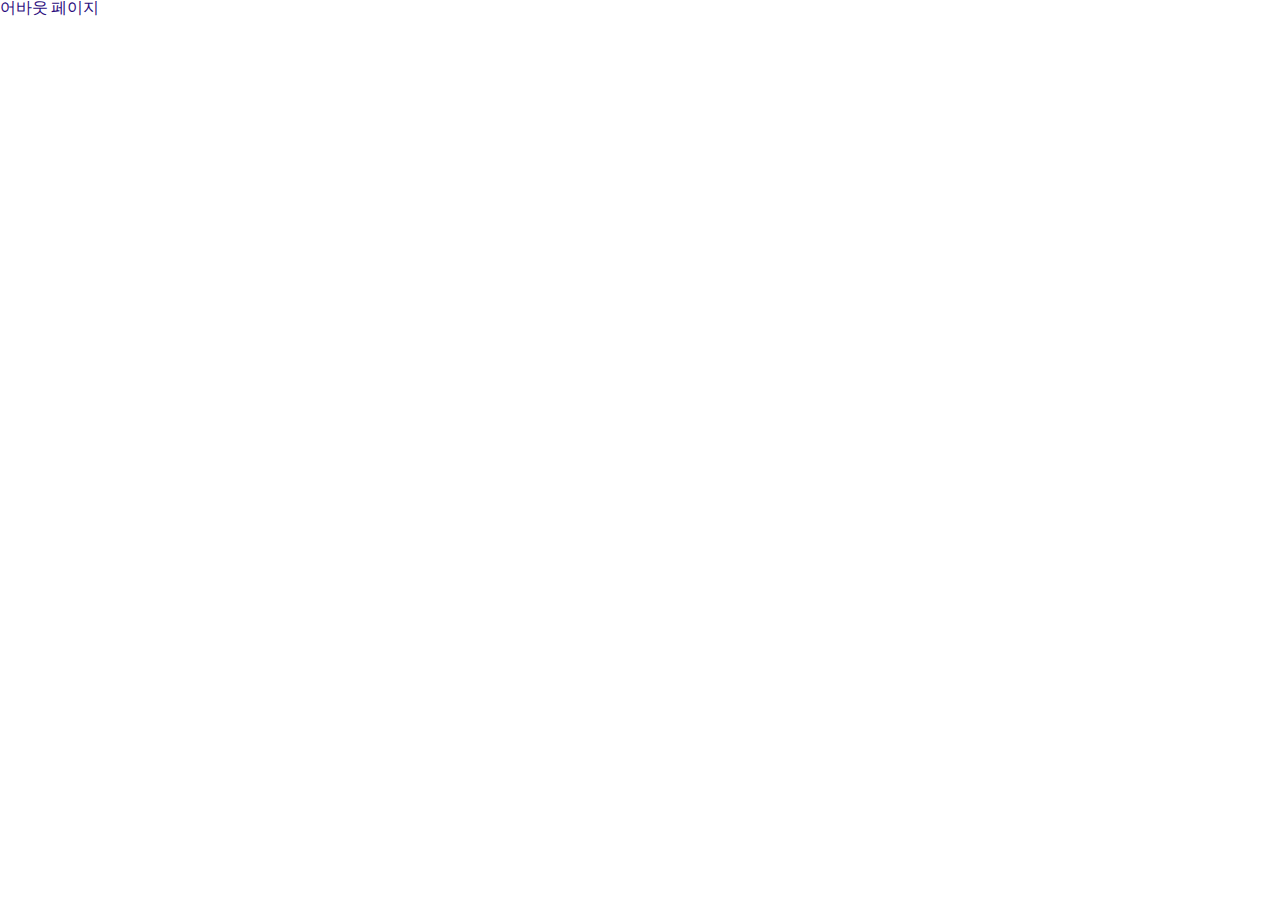
==== pages/about.html @ a5a1a14c "main" ====
<!DOCTYPE html>
<html lang="en">
<head>
  <meta charset="UTF-8">
  <meta name="viewport" content="width=device-width, initial-scale=1.0">
  <title>Document</title>
  <link rel="stylesheet" href="../css/reset.css">
  <link rel="stylesheet" href="../css/common.css">
  <link rel="stylesheet" href="../css/main.css">
</head>
<body>
  어바웃 페이지
</body>
</html>
---- css/common.css ----
@font-face {
  font-family: "magnet";
  src: url("../fonts/magnat/NeueMagnatTest-Light.otf");
  font-weight: 100;
}
@font-face {
  font-family: "magnet";
  src: url("../fonts/magnat/NeueMagnatTest-Regular.otf");
  font-weight: 400;
}
@font-face {
  font-family: "magnet";
  src: url("../fonts/magnat/NeueMagnatTest-Medium.otf");
  font-weight: 500;
}
@font-face {
  font-family: "magnet";
  src: url("../fonts/magnat/NeueMagnatTest-SemiBold.otf");
  font-weight: 600;
}
@font-face {
  font-family: "magnet";
  src: url("../fonts/magnat/NeueMagnatTest-Bold.otf");
  font-weight: 700;
}
@font-face {
  font-family: "magnet";
  src: url("../fonts/magnat/NeueMagnatTest-ExtraBold.otf");
  font-weight: 900;
}
body {
  font-family: "magnet", sans-serif;
  font-weight: 400;
  color: #2b0c7d;
}/*# sourceMappingURL=common.css.map */
---- css/main.css ----
@charset "UTF-8";
header {
  width: 80px;
  height: 100vh;
  padding: 16px;
  border-right: 1px solid #2b0c7d;
  position: fixed;
  top: 0;
  left: 0;
  display: flex;
  flex-direction: column;
  justify-content: space-between;
  align-items: center;
}
header .header__logo {
  display: block;
  width: 100%;
  height: 100px;
  position: relative;
}
header .header__logo img {
  width: 42px;
  position: absolute;
  top: 50%;
  left: 50%;
  transform: translate(-50%, -50%);
  transition: transform 5s ease;
}
header .header__motto--wave {
  font-family: "Shadows Into Light", cursive;
  font-size: 16px;
  font-weight: bold;
  position: relative;
  display: inline-block;
  writing-mode: vertical-lr;
  transform: rotate(180deg);
}
header .header__motto--wave .letter {
  display: inline-block;
  transition: transform 0.3s ease-in-out;
}
header .header__motto--wave:hover .letter {
  animation: wave 10s infinite;
}
@keyframes wave {
  0% {
    transform: translateX(0);
  }
  10% {
    transform: translateX(-3px);
  }
  20% {
    transform: translateX(0);
  }
  30% {
    transform: translateX(3px);
  }
  40% {
    transform: translateX(0);
  }
  50% {
    transform: translateX(-2px);
  }
  60% {
    transform: translateX(0);
  }
  70% {
    transform: translateX(2px);
  }
  80% {
    transform: translateX(0);
  }
  90% {
    transform: translateX(-1px);
  }
  100% {
    transform: translateX(0);
  }
}
header .header__image--shake {
  cursor: pointer;
  transition: transform 0.5s ease;
}

main {
  padding: 300px;
  height: 2000px;
}

.fullscreen-overlay {
  position: fixed;
  top: 0;
  left: 0;
  width: 100%;
  height: 100%;
  background-color: rgb(43, 12, 125); /* 반투명한 배경색 */
  z-index: 9999; /* 다른 요소보다 위에 표시 */
  display: none;
  animation: shake 2s infinite alternate; /* shake 애니메이션 적용 */
}

/* @keyframes 애니메이션 정의 */
@keyframes shake {
  from {
    transform: translateX(80px); /* 왼쪽으로 흔들림 */
  }
  to {
    transform: translateX(1950px); /* 오른쪽으로 흔들림 */
  }
}
body {
  margin: 0;
  padding: 0;
  overflow: hidden; /* 스크롤 막기 */
}/*# sourceMappingURL=main.css.map */
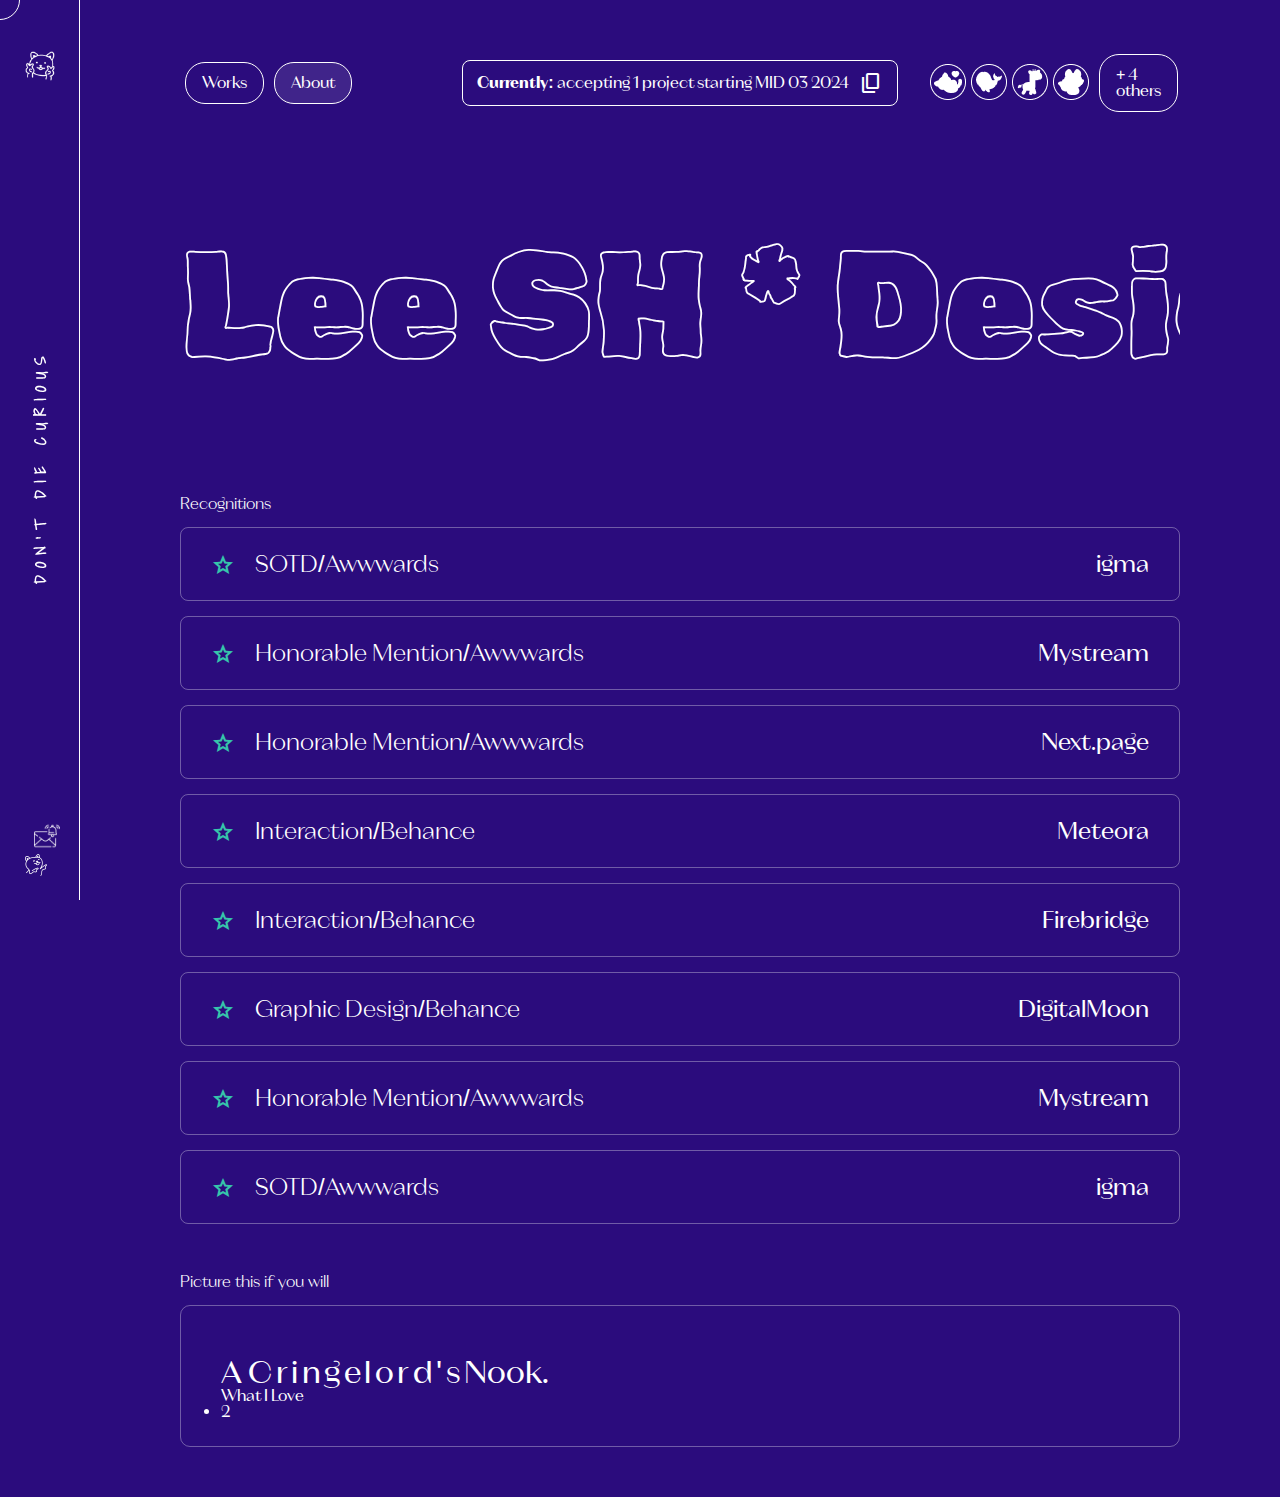
==== commit 05a74330: "main 페이지 완료, about 시작" ====
--- a/pages/about.html
+++ b/pages/about.html
@@ -4,11 +4,379 @@
   <meta charset="UTF-8">
   <meta name="viewport" content="width=device-width, initial-scale=1.0">
   <title>Document</title>
+  <!-- google fonts -->
+  <link rel="preconnect" href="https://fonts.googleapis.com">
+  <link rel="preconnect" href="https://fonts.gstatic.com" crossorigin>
+  <link href="https://fonts.googleapis.com/css2?family=Rubik+Scribble&family=Shadows+Into+Light&display=swap" rel="stylesheet">
+  <!-- google icons -->
+  <link rel="stylesheet" href="https://fonts.googleapis.com/css2?family=Material+Symbols+Outlined:opsz,wght,FILL,GRAD@24,400,0,0" />
+  
   <link rel="stylesheet" href="../css/reset.css">
   <link rel="stylesheet" href="../css/common.css">
   <link rel="stylesheet" href="../css/main.css">
+  <link rel="stylesheet" href="../css/index.css">
+
+  <script src="https://cdnjs.cloudflare.com/ajax/libs/gsap/3.12.5/gsap.min.js"></script>
 </head>
-<body>
-  어바웃 페이지
+<body class="about">
+  <header class="header">
+    <a class="header__logo cursor-scale small" href="javascript:void(0)">
+      <img src="../images/logo-white.png" alt="로고">
+    </a>
+    <p class="header__motto--wave cursor-scale">
+      <span class="letter">D</span>
+      <span class="letter">O</span>
+      <span class="letter">N</span>
+      <span class="letter">'</span>
+      <span class="letter">T</span>
+      <span class="letter"> </span>
+      <span class="letter"> </span>
+      <span class="letter">D</span>
+      <span class="letter">I</span>
+      <span class="letter">E</span>
+      <span class="letter"> </span>
+      <span class="letter"> </span> 
+      <span class="letter">C</span>
+      <span class="letter">U</span>
+      <span class="letter">R</span>
+      <span class="letter">I</span>
+      <span class="letter">O</span>
+      <span class="letter">U</span>
+      <span class="letter">S</span>
+    </p>
+    <div class="header__mail modal__wrap">
+      <img src="../images/mail-white.png" class="header__mail--shake cursor-scale small" alt="메일">
+      <div class="header__modal modal">Email copied!</div>
+    </div>
+  </header>
+  <main>
+    <header>
+      <ul>
+        <li class="box cursor-scale small"><a href="/pages/index.html">Works</a></li>
+        <li class="box box--on cursor-scale small"><a href="/pages/about.html">About</a></li>
+      </ul>
+
+      <div class="header--status modal__wrap">
+        <div class="cursor-scale small">
+          <span><span class="header--status__bold">Currently: </span> accepting 1 project starting MID 03 2024</span>
+          
+          <span class="material-symbols-outlined">
+            content_copy
+          </span>
+        </div>
+        <div class="header__modal modal">Email copied!</div>
+      </div>
+
+      <div class="header__watch cursor-scale">
+        <ul class="header__icon">
+          <li><img src="../images/visitior0-white.png" alt=""></li>
+          <li><img src="../images/visitior1-white.png" alt=""></li>
+          <li><img src="../images/visitior2-white.png" alt=""></li>
+          <li><img src="../images/visitior3-white.png" alt=""></li>
+        </ul>
+        <div class="header__watch--number box">
+          + 4 others
+        </div>
+      </div>
+    </header>
+
+    <section>
+      <div class="text__container cursor-scale">
+        <h3>Lee SH * Designer * Developer *</h3>
+      </div>
+      <article>
+        <div class="article__title--wrap">
+          <h4>Recognitions </h4>
+        </div>
+        <ul class="article__contents--flex">
+          <li class="cursor-scale small">
+            <div class="article__contents__left">
+              <span class="material-symbols-outlined">
+                star 
+              </span>
+              <h4>SOTD/Awwwards</h4>
+            </div>
+            <div class="article__contents__right">
+              <p>igma</p>
+            </div>
+          </li>
+
+          <li class="cursor-scale small">
+            <div class="article__contents__left">
+              <span class="material-symbols-outlined">
+                star 
+              </span>
+              <h4>Honorable Mention/Awwwards</h4>
+            </div>
+            <div class="article__contents__right">
+              <p>Mystream</p>
+            </div>
+          </li>
+
+          <li class="cursor-scale small">
+            <div class="article__contents__left">
+              <span class="material-symbols-outlined">
+                star 
+              </span>
+              <h4>Honorable Mention/Awwwards</h4>
+            </div>
+            <div class="article__contents__right">
+              <p>Next.page</p>
+            </div>
+          </li>
+
+          <li class="cursor-scale small">
+            <div class="article__contents__left">
+              <span class="material-symbols-outlined">
+                star 
+              </span>
+              <h4>Interaction/Behance</h4>
+            </div>
+            <div class="article__contents__right">
+              <p>Meteora</p>
+            </div>
+          </li>
+
+          <li class="cursor-scale small">
+            <div class="article__contents__left">
+              <span class="material-symbols-outlined">
+                star 
+              </span>
+              <h4>Interaction/Behance</h4>
+            </div>
+            <div class="article__contents__right">
+              <p>Firebridge</p>
+            </div>
+          </li>
+
+          <li class="cursor-scale small">
+            <div class="article__contents__left">
+              <span class="material-symbols-outlined">
+                star 
+              </span>
+              <h4>Graphic Design/Behance</h4>
+            </div>
+            <div class="article__contents__right">
+              <p>DigitalMoon</p>
+            </div>
+          </li>
+
+          <li class="cursor-scale small">
+            <div class="article__contents__left">
+              <span class="material-symbols-outlined">
+                star 
+              </span>
+              <h4>Honorable Mention/Awwwards</h4>
+            </div>
+            <div class="article__contents__right">
+              <p>Mystream</p>
+            </div>
+          </li>
+
+          <li class="cursor-scale small">
+            <div class="article__contents__left">
+              <span class="material-symbols-outlined">
+                star 
+              </span>
+              <h4>SOTD/Awwwards</h4>
+            </div>
+            <div class="article__contents__right">
+              <p>igma</p>
+            </div>
+          </li>
+        </ul>
+      </article>
+
+      <article>
+        <div class="article__title--wrap">
+          <h4>Picture this if you will</h4>
+        </div>
+        <div class="article__contents">
+          <h4>
+            A
+              <span class="animated-letter-0">C</span>
+              <span class="animated-letter-1">r</span>
+              <span class="animated-letter-2">i</span>
+              <span class="animated-letter-3">n</span>
+              <span class="animated-letter-4">g</span>
+              <span class="animated-letter-5">e</span>
+              <span class="animated-letter-6">l</span>
+              <span class="animated-letter-7">o</span>
+              <span class="animated-letter-8">r</span>
+              <span class="animated-letter-9">d</span>
+              <span class="animated-letter-10">'</span>
+              <span class="animated-letter-11">s</span>
+              Nook.
+          </h4>
+          <div class="contents__list--love">
+            <h5>What I Love</h5>
+          </div>
+          <div class="contents__list--hate">
+            <li>2</li>
+          </div>
+          <img class="contents__sticker"/>
+        </div>
+        
+      </article>
+    </section>
+  </main>
+  <div class="cursor"></div>
+  <script>
+  //글자에 wave 애니메이션
+  document.addEventListener("DOMContentLoaded", function() {
+    const waveText = document.querySelector(".header__motto--wave");
+    const letters = waveText.querySelectorAll(".letter");
+
+    // 각 글자마다 랜덤한 애니메이션 지연과 속도
+    letters.forEach(function(letter) {
+      letter.style.animationDelay = Math.random() * 0.5 + "s";
+      letter.style.animationDuration = Math.random() * 1 + 1 + "s";
+    });
+  });
+
+  // 메일 이미지 요소흔들기
+  const mailImg = document.querySelector('.header__mail--shake');
+
+  mailImg.addEventListener('click', function() {
+    this.style.transform = 'rotate(-15deg)';
+    setTimeout(() => {
+      this.style.transform = 'rotate(0deg)'; 
+    }, 500); 
+  });
+
+  //로고 따라 다니기
+  const headerLogo = document.querySelector('.header__logo');
+  const logoImage = headerLogo.querySelector('img');
+  const originalSrc = logoImage.src;
+  const newSrc = '../images/logo-white_on.png';
+
+  headerLogo.addEventListener('mouseenter', () => {
+    logoImage.src = newSrc;
+  });
+
+  headerLogo.addEventListener('mouseleave', () => {
+    logoImage.src = originalSrc;
+  });
+
+  headerLogo.addEventListener('mousemove', (event) => {
+    updateImagePosition(event);
+  });
+
+  function updateImagePosition(event) {
+    const boundingRect = headerLogo.getBoundingClientRect();
+    const offsetX = event.clientX - boundingRect.left;
+    const offsetY = event.clientY - boundingRect.top;
+    //범위 안에 있다면 움직이고 아니면 reset
+    if (offsetX >= 0 && offsetX <= boundingRect.width && offsetY >= 0 && offsetY <= boundingRect.height) {
+      imageX = offsetX;
+      imageY = offsetY;
+      moveImage();
+    } else {
+      resetImage();
+    }
+  }
+
+  function moveImage() {
+    logoImage.style.left = imageX + 'px';
+    logoImage.style.top = imageY + -5 + 'px';
+  }
+
+  function resetImage() {
+    logoImage.src = originalSrc;
+    logoImage.style.transition = 'left 1s, top 1s'; // transition 추가
+    logoImage.style.left = '50%';
+    logoImage.style.top = '50%';
+    // transition이 적용된 후에 transition 속성을 초기화하여 다음에 마우스가 다시 a 태그 영역 안에 들어왔을 때 다시 적용되지 않도록 합니다.
+    setTimeout(() => {
+      logoImage.style.transition = 'none';
+    }, 1000); // transition 시간(1초)이 지난 후에 transition을 초기화합니다.
+  }
+
+
+  //모달 나오는 함수 
+  document.querySelectorAll('.modal__wrap').forEach( wrap => {
+    wrap.addEventListener('click', () => {
+      const modalContent = wrap.querySelector('.modal');
+      modalContent.style.display = 'block';
+      setTimeout(() => {
+        modalContent.style.display = 'none';
+      }, 1000); 
+    })
+  })
+
+
+
+  //스크롤 할 때 요소 skew
+  let isScrolling = false;
+  let lastScrollTop = 0;
+
+  window.addEventListener('scroll', function() {
+    let selectedWorks = document.querySelector('article');
+    let scrollPosition = window.scrollY;
+    
+    if (scrollPosition > lastScrollTop && !isScrolling) {
+      // 스크롤이 아래로 내려갈 때
+      selectedWorks.classList.add('scrolled');
+      selectedWorks.classList.remove('scrolled-reverse');
+      isScrolling = true;
+      setTimeout(function() {
+        isScrolling = false;
+        selectedWorks.classList.remove('scrolled');
+      }, 200);
+    } else if (scrollPosition < lastScrollTop && !isScrolling) {
+      // 스크롤이 위로 올라갈 때
+      selectedWorks.classList.add('scrolled-reverse');
+      selectedWorks.classList.remove('scrolled');
+      isScrolling = true;
+      setTimeout(function() {
+        isScrolling = false;
+        selectedWorks.classList.remove('scrolled-reverse');
+      }, 200);
+    }
+    
+    lastScrollTop = scrollPosition <= 0 ? 0 : scrollPosition; // 스크롤 위치 업데이트
+  });
+
+
+//마우스 스크롤 gsap
+let cursor = document.querySelector('.cursor');
+let cursorScale = document.querySelectorAll('.cursor-scale'); 
+let mouseX = 0;
+let mouseY = 0;
+
+gsap.to({}, 0.016, {
+  repeat: -1,
+  onRepeat: function(){
+    gsap.set(cursor, {
+      css: {
+        left: mouseX,
+        top: mouseY,
+      }
+    })
+  }
+});
+
+window.addEventListener('mousemove', (e)=> {
+  mouseX = e.clientX;
+  mouseY = e.clientY;
+})
+
+cursorScale.forEach(link => {
+  link.addEventListener('mousemove', ()=> {
+    cursor.classList.add('grow'); 
+    if (link.classList.contains('small')){
+      cursor.classList.remove('grow');
+      cursor.classList.add('grow-small');
+    }
+  });
+  
+  link.addEventListener('mouseleave', ()=> {
+    cursor.classList.remove('grow');
+    cursor.classList.remove('grow-small');
+  });
+})
+
+
+  </script>
 </body>
 </html>--- a/css/common.css
+++ b/css/common.css
@@ -1,3 +1,24 @@
+@charset "UTF-8";
+.modal__wrap .modal {
+  display: none;
+  padding: 10px 14px;
+  border-radius: 8px;
+  background: #ede9ff;
+  border: 1px solid #2b0c7d;
+  position: absolute;
+  z-index: 1;
+}
+
+.box {
+  margin: 0 5px;
+  padding: 12px 16px;
+  border: 1px solid #2b0c7d;
+  border-radius: 20px;
+}
+.box.box--on {
+  background-color: rgba(43, 12, 125, 0.1);
+}
+
 @font-face {
   font-family: "magnet";
   src: url("../fonts/magnat/NeueMagnatTest-Light.otf");
@@ -32,4 +53,74 @@
   font-family: "magnet", sans-serif;
   font-weight: 400;
   color: #2b0c7d;
+  cursor: none;
+}
+
+.cursor {
+  position: fixed;
+  width: 40px;
+  height: 40px;
+  margin-left: -20px;
+  margin-top: -20px;
+  border-radius: 50%;
+  border: 1px solid #2b0c7d;
+  transition: transform 0.3s ease;
+  transform-origin: center center;
+  pointer-events: none;
+  z-index: 1000;
+}
+
+.grow, .grow-small {
+  transform: scale(4);
+  background: rgba(43, 12, 125, 0.2);
+  mix-blend-mode: difference;
+  border: none;
+}
+
+.grow-small {
+  transform: scale(2);
+}
+
+::-webkit-scrollbar {
+  width: 10px;
+  /* 스크롤바 트랙 스타일 */
+  /* 스크롤바 썸(글씨) 스타일 */
+}
+::-webkit-scrollbar-track {
+  background-color: #ffffff;
+}
+::-webkit-scrollbar-thumb {
+  background-color: #2b0c7d;
+}
+
+a:hover, a:active {
+  text-decoration: none;
+  color: #2b0c7d;
+}
+
+.about {
+  background-color: #2b0c7d;
+  color: #fff;
+}
+.about .cursor {
+  border: 1px solid #fff;
+}
+.about .grow, .about .grow-small {
+  background: rgba(255, 255, 255, 0.2);
+}
+.about .box {
+  border: 1px solid #fff;
+}
+.about .box.box--on {
+  background-color: rgba(255, 255, 255, 0.1);
+}
+.about a {
+  color: #fff;
+}
+.about a:hover, .about a:active {
+  color: #fff;
+}
+.about .modal__wrap .modal {
+  background: none;
+  border: 1px solid #fff;
 }/*# sourceMappingURL=common.css.map */--- a/css/main.css
+++ b/css/main.css
@@ -1,5 +1,4 @@
-@charset "UTF-8";
-header {
+header.header {
   width: 80px;
   height: 100vh;
   padding: 16px;
@@ -12,13 +11,14 @@
   justify-content: space-between;
   align-items: center;
 }
-header .header__logo {
+header.header .header__logo {
+  cursor: none;
   display: block;
   width: 100%;
   height: 100px;
   position: relative;
 }
-header .header__logo img {
+header.header .header__logo img {
   width: 42px;
   position: absolute;
   top: 50%;
@@ -26,7 +26,7 @@
   transform: translate(-50%, -50%);
   transition: transform 5s ease;
 }
-header .header__motto--wave {
+header.header .header__motto--wave {
   font-family: "Shadows Into Light", cursive;
   font-size: 16px;
   font-weight: bold;
@@ -35,11 +35,11 @@
   writing-mode: vertical-lr;
   transform: rotate(180deg);
 }
-header .header__motto--wave .letter {
+header.header .header__motto--wave .letter {
   display: inline-block;
   transition: transform 0.3s ease-in-out;
 }
-header .header__motto--wave:hover .letter {
+header.header .header__motto--wave:hover .letter {
   animation: wave 10s infinite;
 }
 @keyframes wave {
@@ -77,39 +77,326 @@
     transform: translateX(0);
   }
 }
-header .header__image--shake {
-  cursor: pointer;
+header.header .header__mail {
+  position: relative;
+}
+header.header .header__mail .header__mail--shake {
   transition: transform 0.5s ease;
+}
+header.header .header__mail .header__modal {
+  bottom: 30px;
+  right: -170px;
 }
 
 main {
-  padding: 300px;
-  height: 2000px;
+  padding-left: 80px;
+}
+main header {
+  padding: 50px 100px 0;
+  display: flex;
+  align-items: center;
+}
+main header ul {
+  display: flex;
+  flex: 0 0 25%;
+}
+main header .header--status {
+  display: flex;
+  justify-content: center;
+  flex: 0 0 50%;
+  padding: 10px 14px;
+  position: relative;
+}
+main header .header--status > :first-child {
+  display: flex;
+  align-items: center;
+  padding: 10px 14px;
+  border-radius: 8px;
+  background: #ede9ff;
+  border: 1px solid #2b0c7d;
+}
+main header .header--status > :first-child .header--status__bold {
+  font-weight: bold;
+}
+main header .header--status > :first-child .material-symbols-outlined {
+  display: block;
+  margin-left: 10px;
+}
+main header .header--status .header__modal {
+  bottom: -40px;
+}
+main header .header__watch {
+  display: flex;
+  flex: 0 0 25%;
+  justify-content: flex-end;
+  align-items: center;
+}
+main header .header__watch > ul > li {
+  margin-right: 5px;
+}
+main section {
+  padding: 100px 100px 0;
+}
+main section .text__container {
+  font-family: "Rubik Scribble", system-ui;
+  margin-bottom: 100px;
+  line-height: 1.2;
+  overflow: hidden;
+  white-space: nowrap;
+}
+main section .text__container:hover h3 {
+  transform: translateX(-820px);
+}
+main section .text__container h3 {
+  font-size: 150px;
+  transition: transform 1.5s ease;
+}
+main section article {
+  transform-origin: left top;
+  transition: transform 0.5s ease;
+  margin-bottom: 50px;
+  width: 100%;
+}
+main section article.scrolled {
+  transform: skewY(1deg);
+}
+main section article.scrolled-reverse {
+  transform: skewY(-1deg);
+}
+main section article .article__title--wrap {
+  display: flex;
+  align-items: center;
+  font-weight: 100;
+}
+main section article .article__title--wrap .article--view {
+  display: block;
+  padding: 12px;
+  width: 50px;
+  height: 50px;
+}
+main section article .article__title--wrap img {
+  margin-left: auto;
+}
+main section article .article__contents--grid {
+  display: none;
+  grid-template-columns: repeat(auto-fill, minmax(300px, 1fr));
+  grid-gap: 50px;
+}
+main section article .article__contents--grid > li {
+  width: 100%;
+  height: 260px;
+  background-color: #f2f2f2;
+  border-radius: 10px;
+  position: relative;
+  background-size: cover;
+  background-repeat: no-repeat;
+}
+main section article .article__contents--grid > li:nth-child(1) {
+  background-image: url("../images/works/work1.png");
+}
+main section article .article__contents--grid > li:nth-child(2) {
+  background-image: url("../images/works/work2.png");
+}
+main section article .article__contents--grid > li:nth-child(3) {
+  background-image: url("../images/works/work3.png");
+}
+main section article .article__contents--grid > li:nth-child(4) {
+  background-image: url("../images/works/work4.png");
+}
+main section article .article__contents--grid > li:nth-child(5) {
+  background-image: url("../images/works/work5.png");
+}
+main section article .article__contents--grid > li:nth-child(6) {
+  background-image: url("../images/works/work6.png");
+}
+main section article .article__contents--grid > li:nth-child(7) {
+  background-image: url("../images/works/work7.png");
+}
+main section article .article__contents--grid > li:nth-child(8) {
+  background-image: url("../images/works/work8.png");
+}
+main section article .article__contents--grid > li:nth-child(9) {
+  background-image: url("../images/works/work9.png");
+}
+main section article .article__contents--grid > li:nth-child(10) {
+  background-image: url("../images/works/work10.png");
+}
+main section article .article__contents--grid > li:nth-child(11) {
+  background-image: url("../images/works/work11.png");
+}
+main section article .article__contents--grid > li:nth-child(12) {
+  background-image: url("../images/works/work12.png");
+}
+main section article .article__contents--grid > li:nth-child(13) {
+  background-image: url("../images/works/work13.png");
+}
+main section article .article__contents--grid > li:nth-child(14) {
+  background-image: url("../images/works/work14.png");
+}
+main section article .article__contents--grid > li:nth-child(15) {
+  background-image: url("../images/works/work15.png");
+}
+main section article .article__contents--grid > li .contents__cover {
+  transition: opacity 0.5s ease;
+  opacity: 0;
+  width: 100%;
+  height: 30%;
+  background: linear-gradient(to bottom, rgba(0, 0, 0, 0), rgba(0, 0, 0, 0.75));
+  position: absolute;
+  bottom: 0;
+  left: 0;
+  border-radius: 0 0 10px 10px;
+}
+main section article .article__contents--grid > li .contents__cover .inner {
+  width: 100%;
+  padding: 0 20px 20px;
+  position: absolute;
+  bottom: 0;
+  left: 0;
+  display: flex;
+  justify-content: space-between;
+  align-items: center;
+  font-size: 1.2rem;
+  color: #fff;
+}
+main section article .article__contents--grid > li .contents__cover .inner h4 {
+  width: 145px;
+  white-space: nowrap;
+  overflow: hidden;
+  text-overflow: ellipsis;
+}
+main section article .article__contents--grid > li .contents__cover .inner .cover__right {
+  display: flex;
+  font-weight: normal;
+  color: #2b0c7d;
+}
+main section article .article__contents--grid > li .contents__cover .inner .cover__right .cover__right__circle {
+  width: 40px;
+  height: 40px;
+  margin-left: 15px;
+  background-color: #fff;
+  border-radius: 50%;
+  display: flex;
+  justify-content: center;
+  align-items: center;
+}
+main section article .article__contents--flex > li {
+  width: 100%;
+  height: 74px;
+  padding: 0 30px;
+  margin-top: 15px;
+  border: 1px solid #2b0c7d;
+  border-radius: 8px;
+  display: flex;
+  justify-content: space-between;
+  align-items: center;
+  position: relative;
+  transition: background-color 0.5s;
+}
+main section article .article__contents--flex > li:nth-child(5n+1):hover {
+  background-color: rgb(248, 234, 255);
+}
+main section article .article__contents--flex > li:nth-child(5n+2):hover {
+  background-color: rgb(240, 250, 255);
+}
+main section article .article__contents--flex > li:nth-child(5n+3):hover {
+  background-color: rgb(255, 244, 240);
+}
+main section article .article__contents--flex > li:nth-child(5n+4):hover {
+  background-color: rgb(252, 251, 228);
+}
+main section article .article__contents--flex > li:nth-child(5n+5):hover {
+  background-color: rgb(255, 241, 241);
+}
+main section article .article__contents--flex > li > div {
+  display: flex;
+  align-items: center;
+}
+main section article .article__contents--flex > li:hover .article__contents__left h4 {
+  font-size: 2rem;
+  transform-origin: left;
+  transform: skewY(-1.2deg);
+}
+main section article .article__contents--flex > li .article__contents__left p {
+  font-size: 0.8rem;
+  font-weight: 100;
+}
+main section article .article__contents--flex > li .article__contents__left h4 {
+  margin-left: 20px;
+  font-size: 1.5rem;
+  font-weight: 100;
+  transition: 0.5s;
+}
+main section article .article__contents--flex > li .article__contents__right .box {
+  margin: 0 0 0 5px;
+  padding: 5px 10px;
+}
+main section article .article__contents--flex > li .img--hover {
+  position: absolute;
+  display: none;
 }
 
-.fullscreen-overlay {
+footer {
+  padding: 100px 100px 50px 180px;
+  display: flex;
+  align-items: center;
+}
+footer .footer__license {
+  flex: 0 0 25%;
+  font-size: 0.8rem;
+}
+footer .footer__link {
+  display: flex;
+  justify-content: center;
+  gap: 50px;
+  flex: 0 0 50%;
+}
+footer .footer__link > li {
+  padding: 10px;
+  width: 12px;
+  height: 12px;
+  border-radius: 50%;
+  background-color: #2b0c7d;
+  transition: transform 0.3s ease;
+}
+footer .footer__link > li:hover {
+  transform: scale(2);
+}
+footer .footer__link > li:nth-child(1) {
+  background-color: #2160FF;
+}
+footer .footer__link > li:nth-child(2) {
+  background-color: #DC5083;
+}
+footer .footer__link > li:nth-child(3) {
+  background-color: #F8C18F;
+}
+footer .footer__location {
+  display: flex;
+  align-items: center;
+  justify-content: flex-end;
+  gap: 10px;
+  flex: 0 0 25%;
+  font-size: 0.8rem;
+}
+
+.fullscreen--overlay {
   position: fixed;
   top: 0;
   left: 0;
   width: 100%;
   height: 100%;
-  background-color: rgb(43, 12, 125); /* 반투명한 배경색 */
-  z-index: 9999; /* 다른 요소보다 위에 표시 */
+  background-color: rgba(255, 255, 255, 0.8);
+  z-index: 1;
   display: none;
-  animation: shake 2s infinite alternate; /* shake 애니메이션 적용 */
+  animation: shake 2s infinite alternate;
 }
 
-/* @keyframes 애니메이션 정의 */
 @keyframes shake {
   from {
-    transform: translateX(80px); /* 왼쪽으로 흔들림 */
+    transform: translateX(80px);
   }
   to {
-    transform: translateX(1950px); /* 오른쪽으로 흔들림 */
-  }
-}
-body {
-  margin: 0;
-  padding: 0;
-  overflow: hidden; /* 스크롤 막기 */
+    transform: translateX(1950px);
+  }
 }/*# sourceMappingURL=main.css.map */--- a/css/index.css
+++ b/css/index.css
@@ -0,0 +1,126 @@
+.about header.header {
+  border-right: 1px solid #fff;
+}
+.about main header .header--status > :first-child {
+  background: none;
+  border: 1px solid #fff;
+}
+.about section article .article__contents--flex > li {
+  border: 1px solid rgba(255, 255, 255, 0.3294117647);
+}
+.about section article .article__contents--flex > li:nth-child(5n+1):hover {
+  background: none;
+}
+.about section article .article__contents--flex > li:nth-child(5n+2):hover {
+  background: none;
+}
+.about section article .article__contents--flex > li:nth-child(5n+3):hover {
+  background: none;
+}
+.about section article .article__contents--flex > li:nth-child(5n+4):hover {
+  background: none;
+}
+.about section article .article__contents--flex > li:nth-child(5n+5):hover {
+  background: none;
+}
+.about section article .article__contents--flex > li:hover .article__contents__left h4 {
+  font-size: 1.5rem;
+  transform: skewY(0deg);
+}
+.about section article .article__contents--flex > li .article__contents__left span {
+  color: #36C5AB;
+}
+.about section article .article__contents--flex > li .article__contents__right {
+  font-size: 1.5rem;
+}
+.about section article .article__contents {
+  margin: 15px 0 50px;
+  padding: 50px 40px 10px;
+  width: 100%;
+  border: 1px solid rgba(255, 255, 255, 0.3294117647);
+  border-radius: 10px;
+}
+.about section article .article__contents h4 {
+  font-weight: 400;
+  font-size: 2rem;
+}
+.about section article .article__contents h4 span {
+  letter-spacing: -3.5px;
+}
+.about section article .article__contents h4 .animated-letter-0 {
+  animation: changeColor 2s infinite alternate 0s;
+}
+.about section article .article__contents h4 .animated-letter-1 {
+  animation: changeColor 2s infinite alternate 0.1s;
+}
+.about section article .article__contents h4 .animated-letter-2 {
+  animation: changeColor 2s infinite alternate 0.2s;
+}
+.about section article .article__contents h4 .animated-letter-3 {
+  animation: changeColor 2s infinite alternate 0.3s;
+}
+.about section article .article__contents h4 .animated-letter-4 {
+  animation: changeColor 2s infinite alternate 0.4s;
+}
+.about section article .article__contents h4 .animated-letter-5 {
+  animation: changeColor 2s infinite alternate 0.5s;
+}
+.about section article .article__contents h4 .animated-letter-6 {
+  animation: changeColor 2s infinite alternate 0.6s;
+}
+.about section article .article__contents h4 .animated-letter-7 {
+  animation: changeColor 2s infinite alternate 0.7s;
+}
+.about section article .article__contents h4 .animated-letter-8 {
+  animation: changeColor 2s infinite alternate 0.8s;
+}
+.about section article .article__contents h4 .animated-letter-9 {
+  animation: changeColor 2s infinite alternate 0.9s;
+}
+.about section article .article__contents h4 .animated-letter-10 {
+  animation: changeColor 2s infinite alternate 1s;
+}
+.about section article .article__contents h4 .animated-letter-11 {
+  animation: changeColor 2s infinite alternate 1.1s;
+}
+@keyframes changeColor {
+  0% {
+    color: #f28afd;
+  }
+  9% {
+    color: #37d3ae;
+  }
+  18% {
+    color: #e9c848;
+  }
+  27% {
+    color: #9af4f6;
+  }
+  36% {
+    color: #f28afd;
+  }
+  45% {
+    color: #37d3ae;
+  }
+  54% {
+    color: #e9c848;
+  }
+  63% {
+    color: #9af4f6;
+  }
+  72% {
+    color: #f28afd;
+  }
+  81% {
+    color: #37d3ae;
+  }
+  90% {
+    color: #e9c848;
+  }
+  100% {
+    color: #9af4f6;
+  }
+}
+.about section article .article__contents > ul {
+  margin: 20px 0;
+}/*# sourceMappingURL=index.css.map */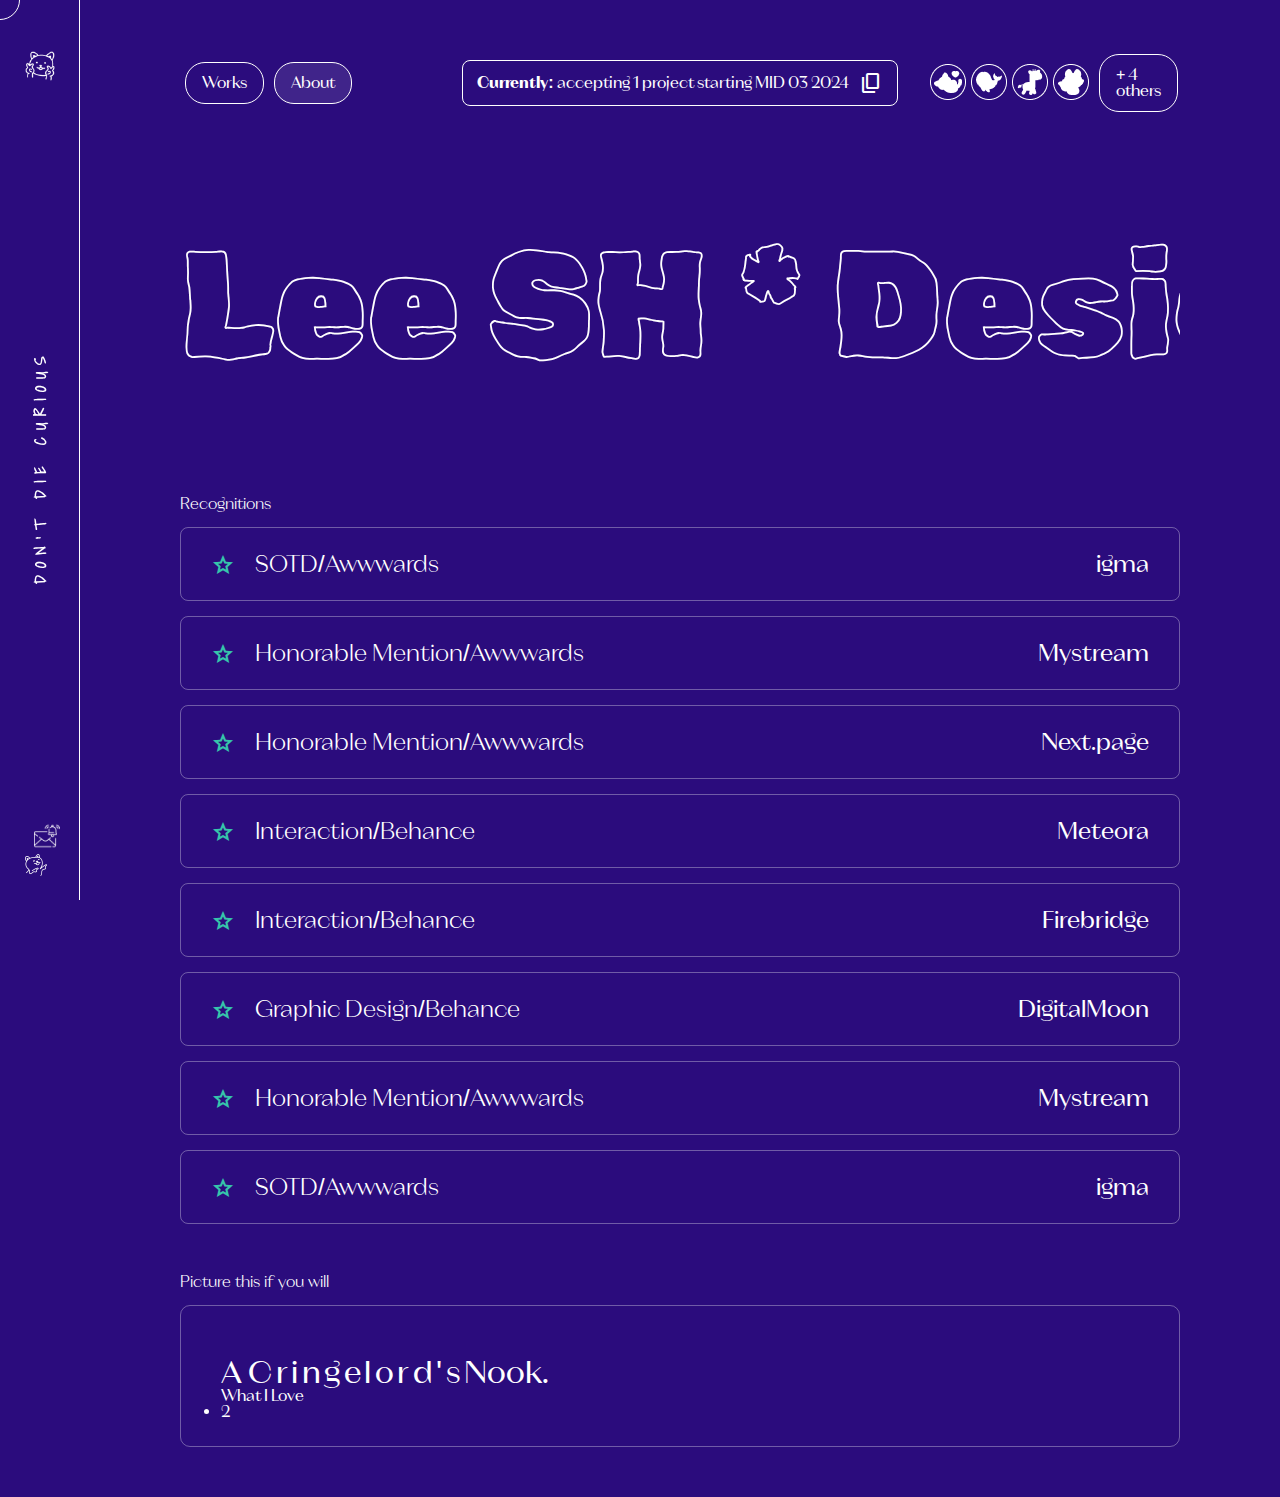
==== commit ae2ae9a0: "ㅁbout" ====
--- a/pages/about.html
+++ b/pages/about.html
@@ -208,8 +208,9 @@
               <span class="animated-letter-11">s</span>
               Nook.
           </h4>
-          <div class="contents__list--love">
+          <div class="contents__list">
             <h5>What I Love</h5>
+            <ul class="contents__list--love"></ul>
           </div>
           <div class="contents__list--hate">
             <li>2</li>
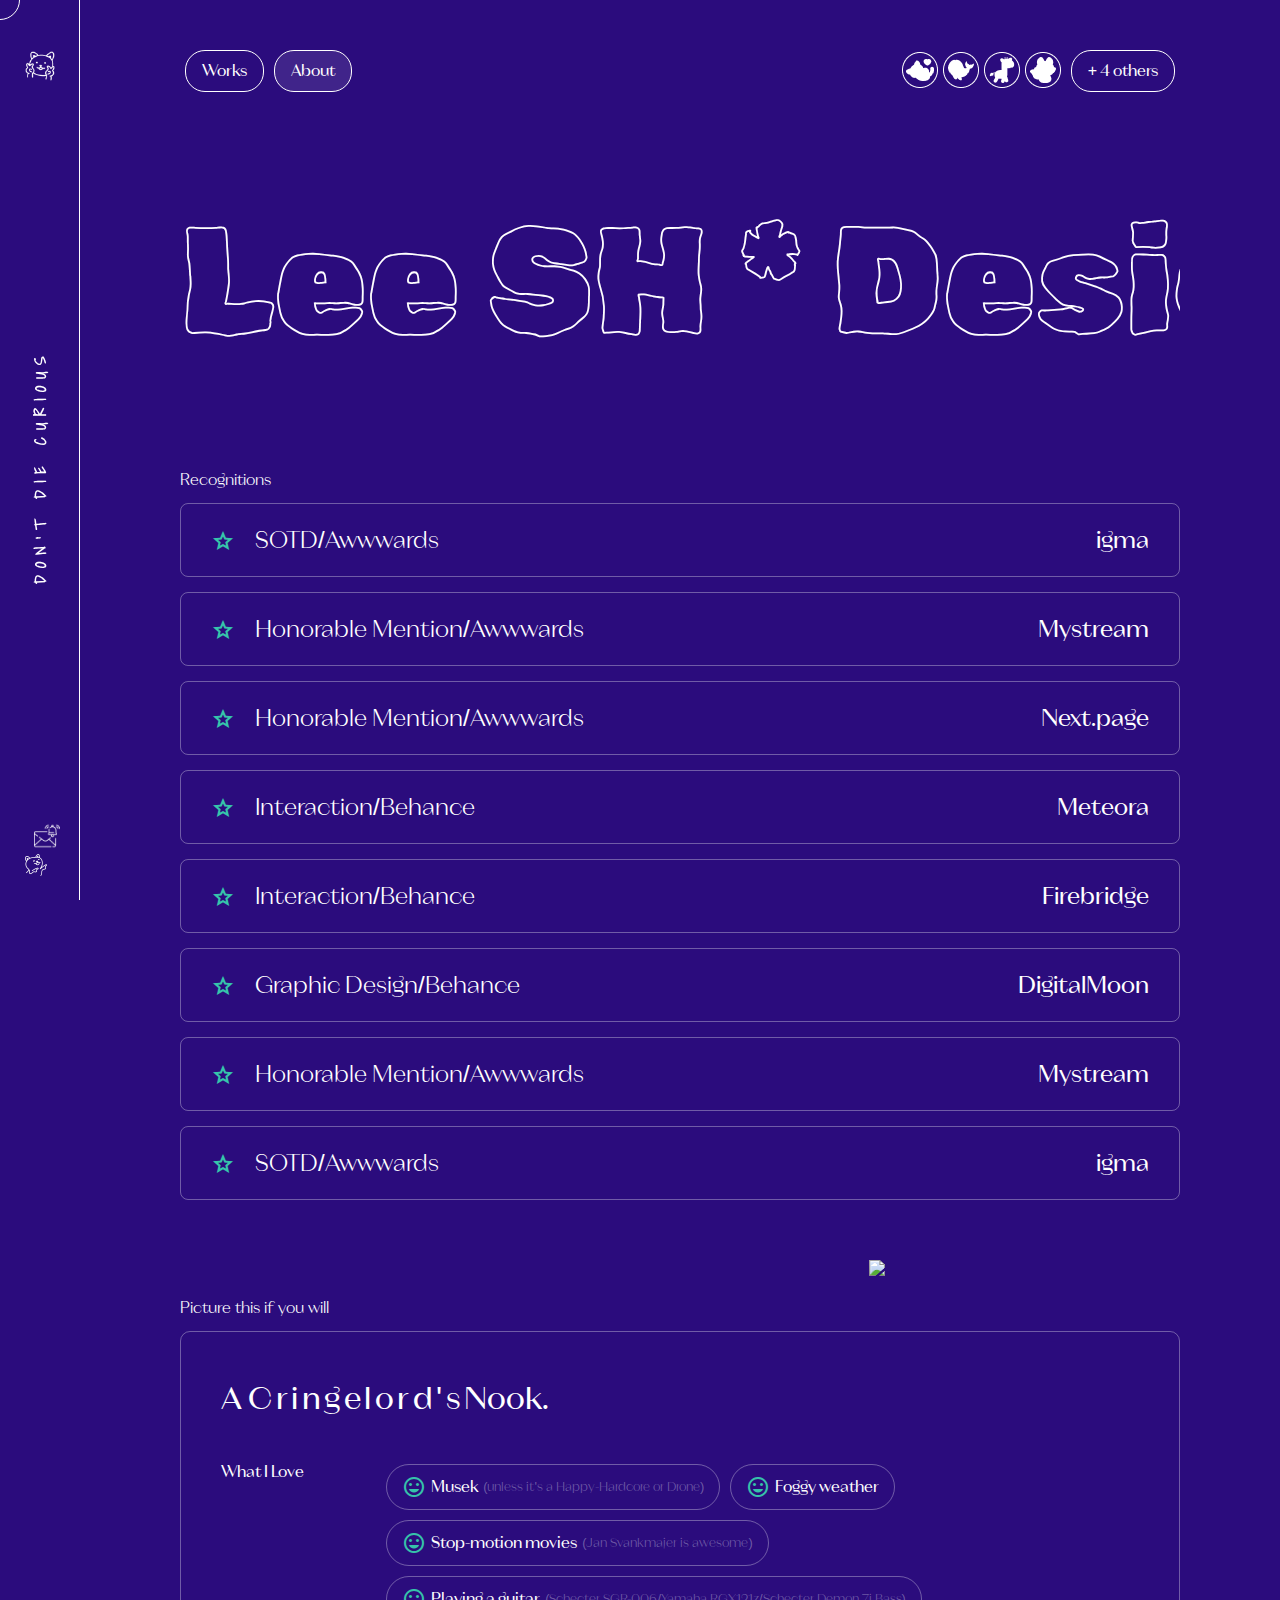
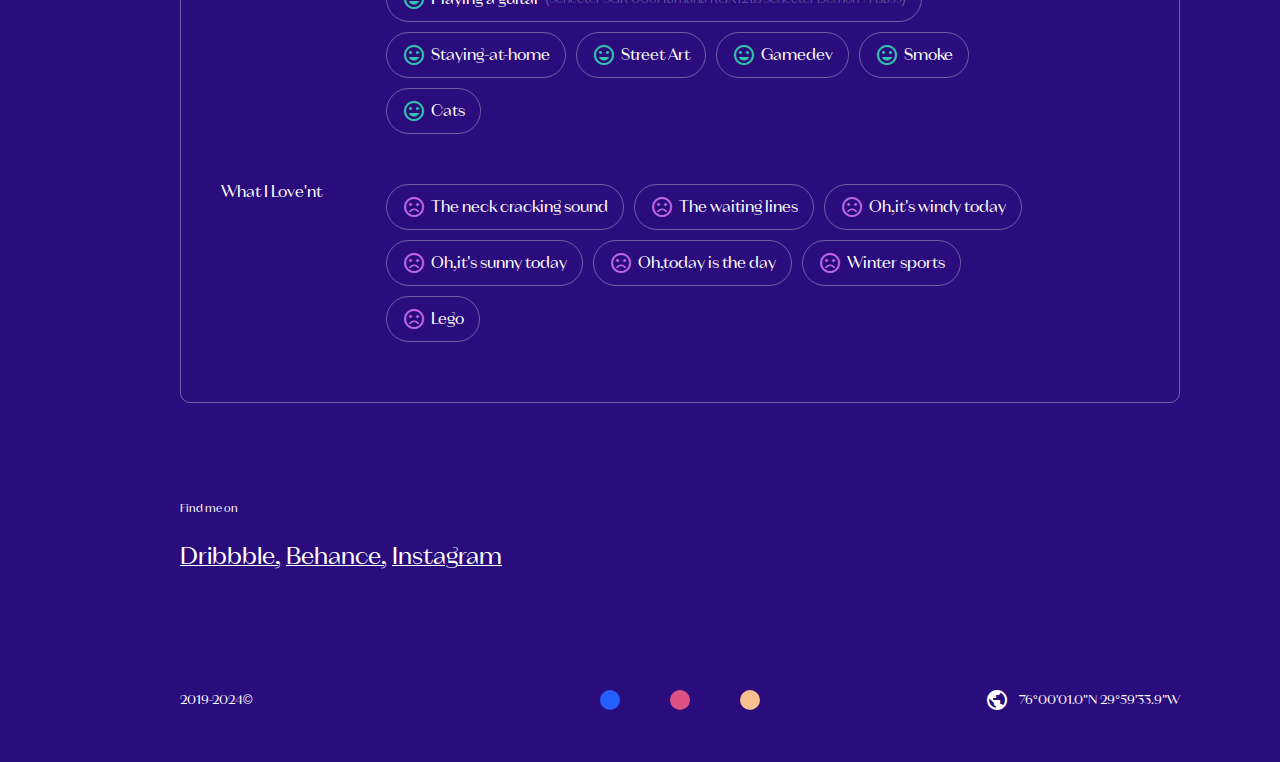
==== commit da63952b: "완성" ====
--- a/pages/about.html
+++ b/pages/about.html
@@ -3,20 +3,23 @@
 <head>
   <meta charset="UTF-8">
   <meta name="viewport" content="width=device-width, initial-scale=1.0">
-  <title>Document</title>
+  <title>About</title>
   <!-- google fonts -->
   <link rel="preconnect" href="https://fonts.googleapis.com">
   <link rel="preconnect" href="https://fonts.gstatic.com" crossorigin>
   <link href="https://fonts.googleapis.com/css2?family=Rubik+Scribble&family=Shadows+Into+Light&display=swap" rel="stylesheet">
   <!-- google icons -->
   <link rel="stylesheet" href="https://fonts.googleapis.com/css2?family=Material+Symbols+Outlined:opsz,wght,FILL,GRAD@24,400,0,0" />
-  
+  <!-- css -->
   <link rel="stylesheet" href="../css/reset.css">
   <link rel="stylesheet" href="../css/common.css">
   <link rel="stylesheet" href="../css/main.css">
   <link rel="stylesheet" href="../css/index.css">
-
+  <link rel="stylesheet" href="../css/media-queries.css">
+  <!-- gsap -->
   <script src="https://cdnjs.cloudflare.com/ajax/libs/gsap/3.12.5/gsap.min.js"></script>
+  <!-- js -->
+  <script src="../js/main.js" defer></script>
 </head>
 <body class="about">
   <header class="header">
@@ -64,6 +67,7 @@
             content_copy
           </span>
         </div>
+
         <div class="header__modal modal">Email copied!</div>
       </div>
 
@@ -187,7 +191,7 @@
         </ul>
       </article>
 
-      <article>
+      <article class="cursor-scale">
         <div class="article__title--wrap">
           <h4>Picture this if you will</h4>
         </div>
@@ -210,174 +214,144 @@
           </h4>
           <div class="contents__list">
             <h5>What I Love</h5>
-            <ul class="contents__list--love"></ul>
+            <ul class="contents__list--love">
+              <li>
+                <span class="material-symbols-outlined">
+                  mood
+                </span>
+                <span>Musek</span>
+                <span>(unless it's a Happy-Hardcore or Drone)</span>
+              </li>
+              <li>
+                <span class="material-symbols-outlined">
+                  mood
+                </span>
+                <span>Foggy weather</span>
+              </li>
+              <li>
+                <span class="material-symbols-outlined">
+                  mood
+                </span>
+                <span>Stop-motion movies</span>
+                <span>(Jan Svankmajer is awesome)</span>
+              </li>
+              <li>
+                <span class="material-symbols-outlined">
+                  mood
+                </span>
+                <span>Playing a guitar</span>
+                <span>(Schecter SGR-006/Yamaha RGX121z/Schecter Demon 7i Bass)</span>
+              </li>
+              <li>
+                <span class="material-symbols-outlined">
+                  mood
+                </span>
+                <span>Staying-at-home</span>
+              </li>
+              <li>
+                <span class="material-symbols-outlined">
+                  mood
+                </span>
+                <span>Street Art</span>
+              </li>
+              <li>
+                <span class="material-symbols-outlined">
+                  mood
+                </span>
+                <span>Gamedev</span>
+              </li>
+              <li>
+                <span class="material-symbols-outlined">
+                  mood
+                </span>
+                <span>Smoke</span>
+              </li>
+              <li>
+                <span class="material-symbols-outlined">
+                  mood
+                </span>
+                <span>Cats</span>
+              </li>
+            </ul>
           </div>
-          <div class="contents__list--hate">
-            <li>2</li>
+
+          <div class="contents__list">
+            <h5>What I Love'nt</h5>
+            <ul class="contents__list--hate">
+              <li>
+                <span class="material-symbols-outlined">
+                  sentiment_dissatisfied
+                </span>
+                <span>The neck cracking sound</span>
+              </li>
+              <li>
+                <span class="material-symbols-outlined">
+                  sentiment_dissatisfied
+                </span>
+                <span>The waiting lines</span>
+              </li>
+              <li>
+                <span class="material-symbols-outlined">
+                  sentiment_dissatisfied
+                </span>
+                <span>Oh,it's windy today</span>
+              </li>
+              <li>
+                <span class="material-symbols-outlined">
+                  sentiment_dissatisfied
+                </span>
+                <span>Oh,it's sunny today</span>
+              </li>
+              <li>
+                <span class="material-symbols-outlined">
+                  sentiment_dissatisfied
+                </span>
+                <span>Oh,today is the day</span>
+              </li>
+              <li>
+                <span class="material-symbols-outlined">
+                  sentiment_dissatisfied
+                </span>
+                <span>Winter sports</span>
+              </li>
+              <li>
+                <span class="material-symbols-outlined">
+                  sentiment_dissatisfied
+                </span>
+                <span>Lego</span>
+              </li>
+            </ul>
           </div>
-          <img class="contents__sticker"/>
-        </div>
-        
+          <img class="contents__sticker" src="https://igma.im/static/feeds/pepe-sticker.png"/>
+        </div>
+      </article>
+
+      <article class="article__link">
+        <h4>Find me on</h4>
+        <ul class="link__list cursor-scale small">
+          <li>Dribbble</li>
+          <li>Behance</li>
+          <li>Instagram</li>
+        </ul>
       </article>
     </section>
   </main>
+  <footer>
+    <p class="footer__license cursor-scale">2019-2024©</p>
+    <ul class="footer__link cursor-scale">
+      <li></li>
+      <li></li>
+      <li></li>
+    </ul>
+    <div class="footer__location cursor-scale">
+      <span class="material-symbols-outlined">
+        public      
+      </span>
+      <span>
+        76°00'01.0"N 29°59'33.9"W
+      </span>
+    </div>
+  </footer>
   <div class="cursor"></div>
-  <script>
-  //글자에 wave 애니메이션
-  document.addEventListener("DOMContentLoaded", function() {
-    const waveText = document.querySelector(".header__motto--wave");
-    const letters = waveText.querySelectorAll(".letter");
-
-    // 각 글자마다 랜덤한 애니메이션 지연과 속도
-    letters.forEach(function(letter) {
-      letter.style.animationDelay = Math.random() * 0.5 + "s";
-      letter.style.animationDuration = Math.random() * 1 + 1 + "s";
-    });
-  });
-
-  // 메일 이미지 요소흔들기
-  const mailImg = document.querySelector('.header__mail--shake');
-
-  mailImg.addEventListener('click', function() {
-    this.style.transform = 'rotate(-15deg)';
-    setTimeout(() => {
-      this.style.transform = 'rotate(0deg)'; 
-    }, 500); 
-  });
-
-  //로고 따라 다니기
-  const headerLogo = document.querySelector('.header__logo');
-  const logoImage = headerLogo.querySelector('img');
-  const originalSrc = logoImage.src;
-  const newSrc = '../images/logo-white_on.png';
-
-  headerLogo.addEventListener('mouseenter', () => {
-    logoImage.src = newSrc;
-  });
-
-  headerLogo.addEventListener('mouseleave', () => {
-    logoImage.src = originalSrc;
-  });
-
-  headerLogo.addEventListener('mousemove', (event) => {
-    updateImagePosition(event);
-  });
-
-  function updateImagePosition(event) {
-    const boundingRect = headerLogo.getBoundingClientRect();
-    const offsetX = event.clientX - boundingRect.left;
-    const offsetY = event.clientY - boundingRect.top;
-    //범위 안에 있다면 움직이고 아니면 reset
-    if (offsetX >= 0 && offsetX <= boundingRect.width && offsetY >= 0 && offsetY <= boundingRect.height) {
-      imageX = offsetX;
-      imageY = offsetY;
-      moveImage();
-    } else {
-      resetImage();
-    }
-  }
-
-  function moveImage() {
-    logoImage.style.left = imageX + 'px';
-    logoImage.style.top = imageY + -5 + 'px';
-  }
-
-  function resetImage() {
-    logoImage.src = originalSrc;
-    logoImage.style.transition = 'left 1s, top 1s'; // transition 추가
-    logoImage.style.left = '50%';
-    logoImage.style.top = '50%';
-    // transition이 적용된 후에 transition 속성을 초기화하여 다음에 마우스가 다시 a 태그 영역 안에 들어왔을 때 다시 적용되지 않도록 합니다.
-    setTimeout(() => {
-      logoImage.style.transition = 'none';
-    }, 1000); // transition 시간(1초)이 지난 후에 transition을 초기화합니다.
-  }
-
-
-  //모달 나오는 함수 
-  document.querySelectorAll('.modal__wrap').forEach( wrap => {
-    wrap.addEventListener('click', () => {
-      const modalContent = wrap.querySelector('.modal');
-      modalContent.style.display = 'block';
-      setTimeout(() => {
-        modalContent.style.display = 'none';
-      }, 1000); 
-    })
-  })
-
-
-
-  //스크롤 할 때 요소 skew
-  let isScrolling = false;
-  let lastScrollTop = 0;
-
-  window.addEventListener('scroll', function() {
-    let selectedWorks = document.querySelector('article');
-    let scrollPosition = window.scrollY;
-    
-    if (scrollPosition > lastScrollTop && !isScrolling) {
-      // 스크롤이 아래로 내려갈 때
-      selectedWorks.classList.add('scrolled');
-      selectedWorks.classList.remove('scrolled-reverse');
-      isScrolling = true;
-      setTimeout(function() {
-        isScrolling = false;
-        selectedWorks.classList.remove('scrolled');
-      }, 200);
-    } else if (scrollPosition < lastScrollTop && !isScrolling) {
-      // 스크롤이 위로 올라갈 때
-      selectedWorks.classList.add('scrolled-reverse');
-      selectedWorks.classList.remove('scrolled');
-      isScrolling = true;
-      setTimeout(function() {
-        isScrolling = false;
-        selectedWorks.classList.remove('scrolled-reverse');
-      }, 200);
-    }
-    
-    lastScrollTop = scrollPosition <= 0 ? 0 : scrollPosition; // 스크롤 위치 업데이트
-  });
-
-
-//마우스 스크롤 gsap
-let cursor = document.querySelector('.cursor');
-let cursorScale = document.querySelectorAll('.cursor-scale'); 
-let mouseX = 0;
-let mouseY = 0;
-
-gsap.to({}, 0.016, {
-  repeat: -1,
-  onRepeat: function(){
-    gsap.set(cursor, {
-      css: {
-        left: mouseX,
-        top: mouseY,
-      }
-    })
-  }
-});
-
-window.addEventListener('mousemove', (e)=> {
-  mouseX = e.clientX;
-  mouseY = e.clientY;
-})
-
-cursorScale.forEach(link => {
-  link.addEventListener('mousemove', ()=> {
-    cursor.classList.add('grow'); 
-    if (link.classList.contains('small')){
-      cursor.classList.remove('grow');
-      cursor.classList.add('grow-small');
-    }
-  });
-  
-  link.addEventListener('mouseleave', ()=> {
-    cursor.classList.remove('grow');
-    cursor.classList.remove('grow-small');
-  });
-})
-
-
-  </script>
 </body>
 </html>--- a/css/common.css
+++ b/css/common.css
@@ -1,4 +1,3 @@
-@charset "UTF-8";
 .modal__wrap .modal {
   display: none;
   padding: 10px 14px;
@@ -83,8 +82,6 @@
 
 ::-webkit-scrollbar {
   width: 10px;
-  /* 스크롤바 트랙 스타일 */
-  /* 스크롤바 썸(글씨) 스타일 */
 }
 ::-webkit-scrollbar-track {
   background-color: #ffffff;
--- a/css/main.css
+++ b/css/main.css
@@ -154,7 +154,7 @@
 main section article {
   transform-origin: left top;
   transition: transform 0.5s ease;
-  margin-bottom: 50px;
+  margin-bottom: 20px;
   width: 100%;
 }
 main section article.scrolled {
@@ -353,8 +353,8 @@
 }
 footer .footer__link > li {
   padding: 10px;
-  width: 12px;
-  height: 12px;
+  width: 8px;
+  height: 8px;
   border-radius: 50%;
   background-color: #2b0c7d;
   transition: transform 0.3s ease;
@@ -378,25 +378,4 @@
   gap: 10px;
   flex: 0 0 25%;
   font-size: 0.8rem;
-}
-
-.fullscreen--overlay {
-  position: fixed;
-  top: 0;
-  left: 0;
-  width: 100%;
-  height: 100%;
-  background-color: rgba(255, 255, 255, 0.8);
-  z-index: 1;
-  display: none;
-  animation: shake 2s infinite alternate;
-}
-
-@keyframes shake {
-  from {
-    transform: translateX(80px);
-  }
-  to {
-    transform: translateX(1950px);
-  }
 }/*# sourceMappingURL=main.css.map */--- a/css/index.css
+++ b/css/index.css
@@ -4,6 +4,9 @@
 .about main header .header--status > :first-child {
   background: none;
   border: 1px solid #fff;
+}
+.about section article {
+  margin-top: 100px;
 }
 .about section article .article__contents--flex > li {
   border: 1px solid rgba(255, 255, 255, 0.3294117647);
@@ -39,6 +42,7 @@
   width: 100%;
   border: 1px solid rgba(255, 255, 255, 0.3294117647);
   border-radius: 10px;
+  position: relative;
 }
 .about section article .article__contents h4 {
   font-weight: 400;
@@ -121,6 +125,60 @@
     color: #9af4f6;
   }
 }
-.about section article .article__contents > ul {
-  margin: 20px 0;
+.about section article .article__contents .contents__list {
+  margin: 50px 0;
+  display: flex;
+}
+.about section article .article__contents .contents__list h5 {
+  flex-basis: 18%;
+  max-width: 18%;
+}
+.about section article .article__contents .contents__list .contents__list--love, .about section article .article__contents .contents__list .contents__list--hate {
+  display: flex;
+  flex-wrap: wrap;
+  flex-basis: 72%;
+  max-width: 72%;
+  gap: 10px;
+}
+.about section article .article__contents .contents__list .contents__list--love > li, .about section article .article__contents .contents__list .contents__list--hate > li {
+  display: flex;
+  align-items: center;
+  gap: 5px;
+  padding: 10px 15px;
+  border: 1px solid rgba(255, 255, 255, 0.3294117647);
+  border-radius: 50px;
+}
+.about section article .article__contents .contents__list .contents__list--love > li span:nth-child(3), .about section article .article__contents .contents__list .contents__list--hate > li span:nth-child(3) {
+  color: rgba(255, 255, 255, 0.3294117647);
+  font-weight: 100;
+  font-size: 0.8rem;
+}
+.about section article .article__contents .contents__list .contents__list--love > li span:nth-child(1) {
+  color: #36C2AA;
+}
+.about section article .article__contents .contents__list .contents__list--hate > li span:nth-child(1) {
+  color: #BB68E2;
+}
+.about section article .article__contents .contents__sticker {
+  position: absolute;
+  top: -72px;
+  right: 20%;
+  width: 110px;
+}
+.about section .article__link h4 {
+  font-size: 0.7rem;
+}
+.about section .article__link .link__list {
+  display: flex;
+  gap: 5px;
+  margin: 30px 0 0;
+  font-size: 1.5rem;
+  text-decoration: underline;
+  text-decoration-thickness: 1px;
+}
+.about section .article__link .link__list ::after {
+  content: ",";
+}
+.about section .article__link .link__list :last-child::after {
+  content: "";
 }/*# sourceMappingURL=index.css.map */--- a/css/media-queries.css
+++ b/css/media-queries.css
@@ -0,0 +1,76 @@
+@media screen and (max-width: 1440px) {
+  main header {
+    justify-content: space-between;
+  }
+  main header .header--status {
+    display: none;
+  }
+  main header .header__watch {
+    flex: 0 0 auto;
+  }
+}
+@media screen and (max-width: 1024px) {
+  header.header {
+    display: none;
+  }
+  main {
+    padding: 0;
+  }
+  main header {
+    padding: 50px 50px 0;
+  }
+  main section {
+    padding: 50px 50px 0;
+  }
+  main section .text__container {
+    display: none;
+  }
+  footer {
+    padding: 50px;
+  }
+}
+@media screen and (max-width: 768px) {
+  main header {
+    padding: 20px 10px 0;
+  }
+  main header .header__watch {
+    display: none;
+  }
+  main section {
+    padding: 10px;
+  }
+  main section article .article__contents--flex .article__contents__right {
+    display: none;
+  }
+  footer {
+    padding: 10px;
+  }
+  footer .footer__link {
+    display: none;
+  }
+  footer .footer__location {
+    display: none;
+  }
+  .about section article {
+    margin-top: 30px;
+  }
+  .about section article .article__contents .contents__list {
+    width: 100%;
+    flex-direction: column;
+    gap: 20px;
+  }
+  .about section article .article__contents .contents__list .contents__list--love, .about section article .article__contents .contents__list .contents__list--hate {
+    flex-direction: column;
+    max-width: 100%;
+  }
+  .about section article .article__contents .contents__list .contents__list--love > li, .about section article .article__contents .contents__list .contents__list--hate > li {
+    width: 100%;
+    border-radius: 0;
+  }
+  .about section article .article__contents .contents__list .contents__list--love > li span:nth-child(3), .about section article .article__contents .contents__list .contents__list--hate > li span:nth-child(3) {
+    display: none;
+  }
+  .about section article .article__contents .contents__sticker {
+    display: none;
+  }
+}/*# sourceMappingURL=media-queries.css.map */